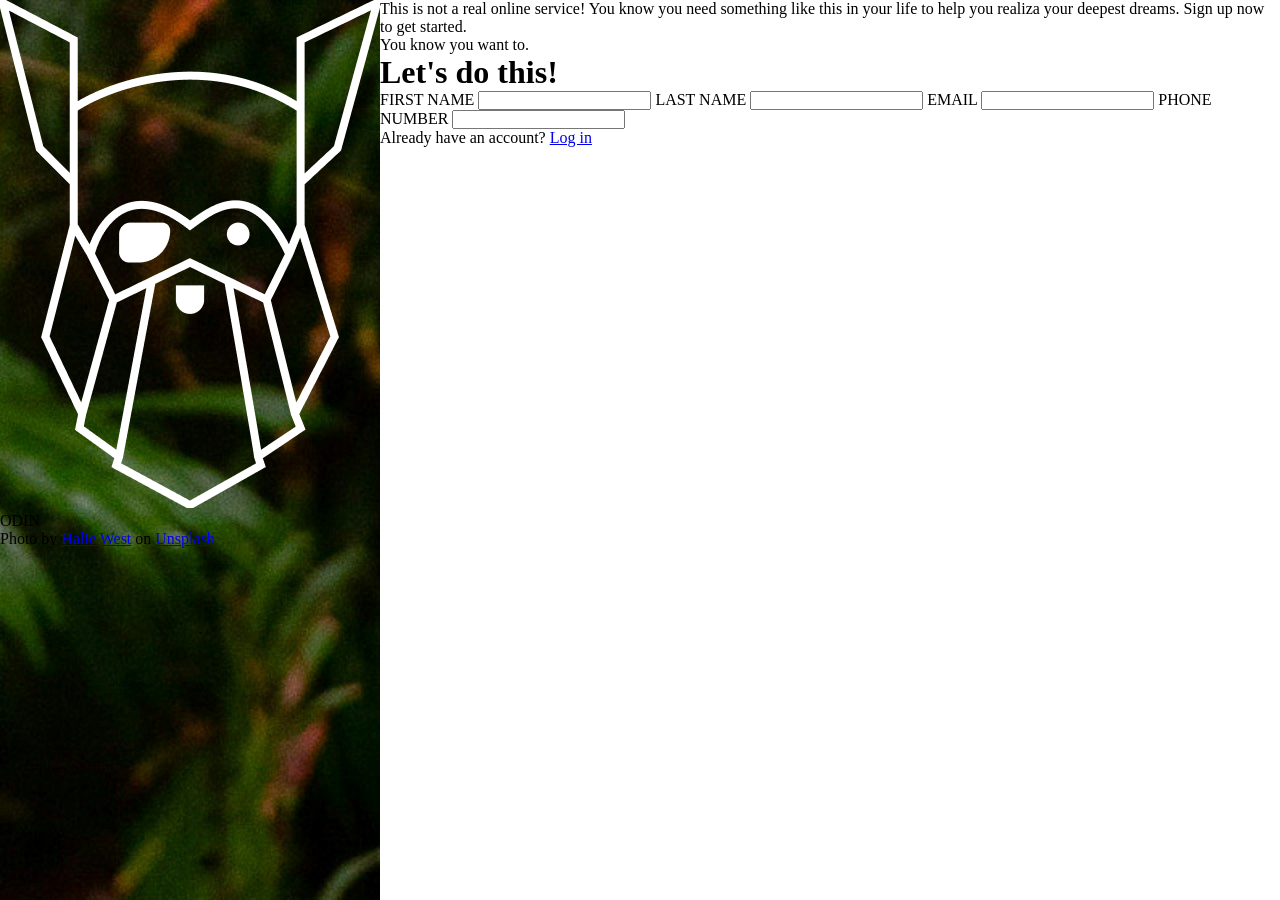
==== index.html @ aa448afb "making progress" ====
<!DOCTYPE html>
<html lang="en">
<head>
    <link rel="stylesheet" href="styles.css">
    <meta charset="UTF-8">
    <meta name="viewport" content="width=device-width, initial-scale=1.0">
    <title>Document</title>
</head>
<body>
    <div class="left">
        <div>
            <img src="Img/odin-lined.png">
            <span>ODIN</span>
        </div>
        <p>Photo by <a href="https://unsplash.com/@haliewestphoto?utm_source=unsplash&utm_medium=referral&utm_content=creditCopyText">Halie West</a> on <a href="https://unsplash.com/photos/green-leaf-plant-in-close-up-photography-25xggax4bSA?utm_source=unsplash&utm_medium=referral&utm_content=creditCopyText">Unsplash</a></p>
    </div>
    <div>
        <div>This is not a real online service! You know you need something like this in your life to help you realiza your deepest dreams. Sign up <span>now</span> to get started.</div>
        <div>You <span>know</span> you want to.</div>
        <form action="#" method="post">
            <h1>Let's do this!</h1>
            
            <lable for="firstName">FIRST NAME
                <input type="text" name="firstName" id="firstName" required>
            </lable>

            <lable for="lastName">LAST NAME
                <input type="text" name="lastName" id="lastName" required>
            </lable>

            <lable for="email">EMAIL
                <input type="email" name="email" id="email" required>
            </lable>

            <lable for="phoneNumber">PHONE NUMBER
                <input type="text" name="phoneNumber" id="phoneNumber" required>
            </lable>
        </form>
        <div>Already have an account? <a href="#">Log in</a></div>
    </div>
</body>
</html>
---- styles.css ----
* {
    margin: 0;
    padding: 0;
    box-sizing: border-box;
}

@font-face {
    font-family: 'Norse';
    src: url('Norse.woff2') format('woff2'),
        url('Norse.woff') format('woff');
    font-weight: normal;
    font-style: normal;
    font-display: swap;
}

@font-face {
    font-family: 'Norse';
    src: url('Norse-Bold.woff2') format('woff2'),
        url('Norse-Bold.woff') format('woff');
    font-weight: bold;
    font-style: normal;
    font-display: swap;
}

body {
    display: flex;
}

.left {
    background-image: url(Img/halie-west-25xggax4bSA-unsplash.jpg);
    height: 100vh;
}
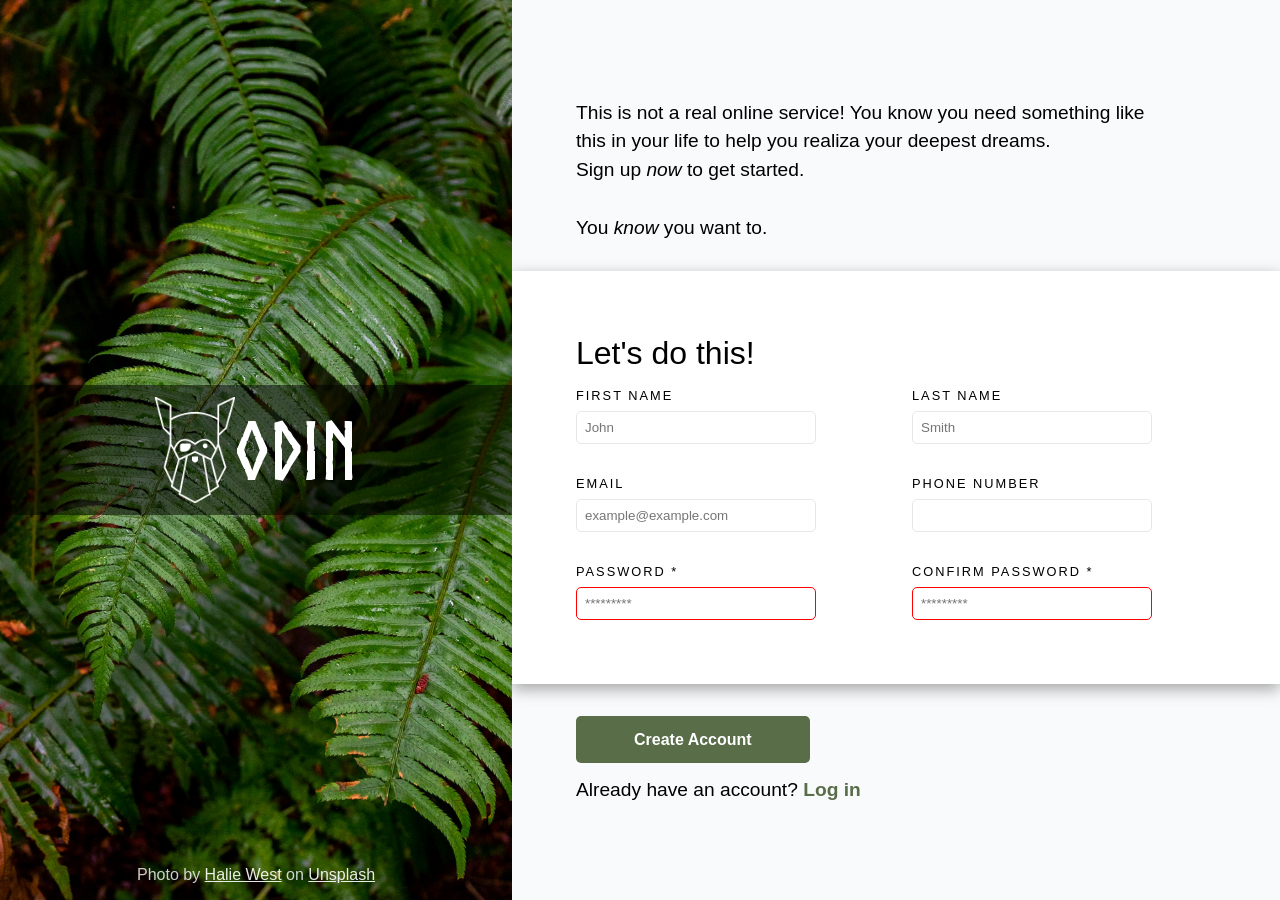
==== commit 5a165c01: "finished" ====
--- a/index.html
+++ b/index.html
@@ -1,42 +1,74 @@
 <!DOCTYPE html>
 <html lang="en">
+
 <head>
-    <link rel="stylesheet" href="styles.css">
     <meta charset="UTF-8">
     <meta name="viewport" content="width=device-width, initial-scale=1.0">
-    <title>Document</title>
+    <title>Sign in</title>
+    <link rel="stylesheet" href="styles.css">
 </head>
+
 <body>
     <div class="left">
-        <div>
-            <img src="Img/odin-lined.png">
+        <div class="logo">
+            <img src="Img/odin-lined.png" alt="Green tropical leaves as background">
             <span>ODIN</span>
         </div>
-        <p>Photo by <a href="https://unsplash.com/@haliewestphoto?utm_source=unsplash&utm_medium=referral&utm_content=creditCopyText">Halie West</a> on <a href="https://unsplash.com/photos/green-leaf-plant-in-close-up-photography-25xggax4bSA?utm_source=unsplash&utm_medium=referral&utm_content=creditCopyText">Unsplash</a></p>
+        <div>
+            <span class="credit">Photo by <a
+                    href="https://unsplash.com/@haliewestphoto?utm_source=unsplash&utm_medium=referral&utm_content=creditCopyText">Halie
+                    West</a> on <a
+                    href="https://unsplash.com/photos/green-leaf-plant-in-close-up-photography-25xggax4bSA?utm_source=unsplash&utm_medium=referral&utm_content=creditCopyText">Unsplash</a></span>
+        </div>
     </div>
-    <div>
-        <div>This is not a real online service! You know you need something like this in your life to help you realiza your deepest dreams. Sign up <span>now</span> to get started.</div>
-        <div>You <span>know</span> you want to.</div>
-        <form action="#" method="post">
+    <div class="right">
+        <div class="text">
+            <p>This is not a real online service! You know you need something like this in your life to help you
+                realiza your deepest dreams. <br>Sign up <span class="italic">now</span> to get started.</p>
+        </div>
+        <div class="secondText">
+            <p>You <span class="italic">know</span> you want to.</p>
+        </div>
+        <form id="sing-up-form">
             <h1>Let's do this!</h1>
-            
-            <lable for="firstName">FIRST NAME
-                <input type="text" name="firstName" id="firstName" required>
-            </lable>
+            <div class="formRow">
+                <div class="formCell">
+                    <label for="first-name">FIRST NAME</label>
+                    <input placeholder="John" type="text" name="first-name" id="first-name">
+                </div>
+                <div class="formCell">
+                    <label for="last-name">LAST NAME</label>
+                    <input placeholder="Smith" type="text" name="last-name" id="last-name">
+                </div>
+            </div>
 
-            <lable for="lastName">LAST NAME
-                <input type="text" name="lastName" id="lastName" required>
-            </lable>
+            <div class="formRow">
+                <div class="formCell">
+                    <label for="email">EMAIL</label>
+                    <input placeholder="example@example.com" type="email" name="email" id="email">
+                </div>
+                <div class="formCell">
+                    <label for="phone-number">PHONE NUMBER</label>
+                    <input type="text" name="phone-number" id="phone-number">
+                </div>
+            </div>
 
-            <lable for="email">EMAIL
-                <input type="email" name="email" id="email" required>
-            </lable>
-
-            <lable for="phoneNumber">PHONE NUMBER
-                <input type="text" name="phoneNumber" id="phoneNumber" required>
-            </lable>
+            <div class="formRow">
+                <div class="formCell">
+                    <label for="password">PASSWORD *</label>
+                    <input required placeholder="*********" type="text" name="password" id="password">
+                </div>
+                <div class="formCell">
+                    <label for="confirm-password">CONFIRM PASSWORD *</label>
+                    <input required placeholder="*********" type="text" name="confirm-password" id="confirm-password">
+                </div>
+            </div>
         </form>
-        <div>Already have an account? <a href="#">Log in</a></div>
+        <div class="acction">
+            <button form="sing-up-form" type="submit">Create Account</button>
+            <span>Already have an account? <a class="log-in-a" href="#">Log in</a></span>
+        </div>
     </div>
 </body>
+
 </html>
--- a/styles.css
+++ b/styles.css
@@ -4,10 +4,14 @@
     box-sizing: border-box;
 }
 
+:root {
+    --accent-color: #596D48;
+}
+
 @font-face {
     font-family: 'Norse';
-    src: url('Norse.woff2') format('woff2'),
-        url('Norse.woff') format('woff');
+    src: url('Fonts/Norse.woff2') format('woff2'),
+        url('Fonts/Norse.woff') format('woff');
     font-weight: normal;
     font-style: normal;
     font-display: swap;
@@ -15,18 +19,164 @@
 
 @font-face {
     font-family: 'Norse';
-    src: url('Norse-Bold.woff2') format('woff2'),
-        url('Norse-Bold.woff') format('woff');
+    src: url('Fonts/Norse-Bold.woff2') format('woff2'),
+        url('Fonts/Norse-Bold.woff') format('woff');
     font-weight: bold;
     font-style: normal;
     font-display: swap;
 }
 
 body {
+    background-color: #f9fafb;
     display: flex;
+    align-items: center;
 }
 
 .left {
     background-image: url(Img/halie-west-25xggax4bSA-unsplash.jpg);
     height: 100vh;
+    background-size: cover;
+    background-position: center;
+    flex: 0 0 40vw;
+    min-width: 400px;
+    display: flex;
+    flex-direction: column;
+    justify-content: center;
+    position: relative;
+}
+
+.right {
+    flex: 1;
+    min-width: 600px;
+    font-family: 'Segoe UI', Tahoma, Geneva, Verdana, sans-serif;
+    display: flex;
+    flex-direction: column;
+    gap: 2rem;
+    justify-content: center;
+    font-size: clamp(1rem, 0.4rem + 1vw, 2rem);
+}
+
+.logo {
+    padding: 12px 0;
+    background-color: rgba(0, 0, 0, 0.5);
+    display: flex;
+    align-items: center;
+    justify-content: center;
+    font-family: 'Norse';
+    color: white;
+}
+
+.logo>img {
+    width: 5rem;
+}
+
+.logo>span {
+    font-size: 5rem;
+    font-weight: bold;
+}
+
+.credit {
+    font-family: 'Segoe UI', Tahoma, Geneva, Verdana, sans-serif;
+    color: rgba(255, 255, 255, 0.8);
+    position: absolute;
+    bottom: 1rem;
+    text-align: center;
+    width: 100%;
+}
+
+.text {
+    max-inline-size: 60ch;
+    padding-left: 4rem;
+    line-height: 1.5;
+}
+
+.secondText {
+    padding-left: 4rem;
+}
+
+.italic {
+    font-style: italic;
+}
+
+form {
+    gap: 2rem;
+    display: flex;
+    padding: 4rem;
+    background-color: white;
+    flex-direction: column;
+    box-shadow: rgba(0, 0, 0, 0.35) 0px 5px 15px;
+}
+
+.acction {
+    padding-left: 4rem;
+    display: flex;
+    align-items: flex-start;
+    flex-direction: column;
+    gap: 1rem;
+}
+
+button {
+    color: white;
+    padding: 0.8rem 3.5rem;
+    background-color: var(--accent-color, rgb(6, 67, 6));
+    border: 2px solid transparent;
+    border-radius: 5px;
+    font-size: 1rem;
+    font-weight: bold;
+}
+
+button:hover {
+    background-color: inherit;
+    border: 2px solid var(--accent-color);
+    color: var(--accent-color);
+}
+
+
+h1 {
+    margin-bottom: -1rem;
+    font-size: 2rem;
+    font-weight: 500;
+}
+
+.formRow {
+    justify-content: space-between;
+    gap: 6rem;
+    display: flex;
+    padding-right: 20rem;
+}
+
+.formCell {
+    gap: 0.5rem;
+    display: flex;
+    flex-direction: column;
+}
+
+label {
+    font-size: 0.8rem;
+    letter-spacing: 2px;
+}
+
+input {
+    padding: 0.5rem;
+    width: 15rem;
+    border-radius: 5px;
+    border: 1px solid #E5E7EB;
+}
+
+a {
+    color: rgba(255, 255, 255, 0.9);
+}
+
+.log-in-a {
+    color: var(--accent-color);
+    font-weight: bold;
+    text-decoration: none;
+}
+
+input:focus {
+    border: 1px solid #0b18c2;
+}
+
+input:invalid {
+    border: 1px solid red;
 }
